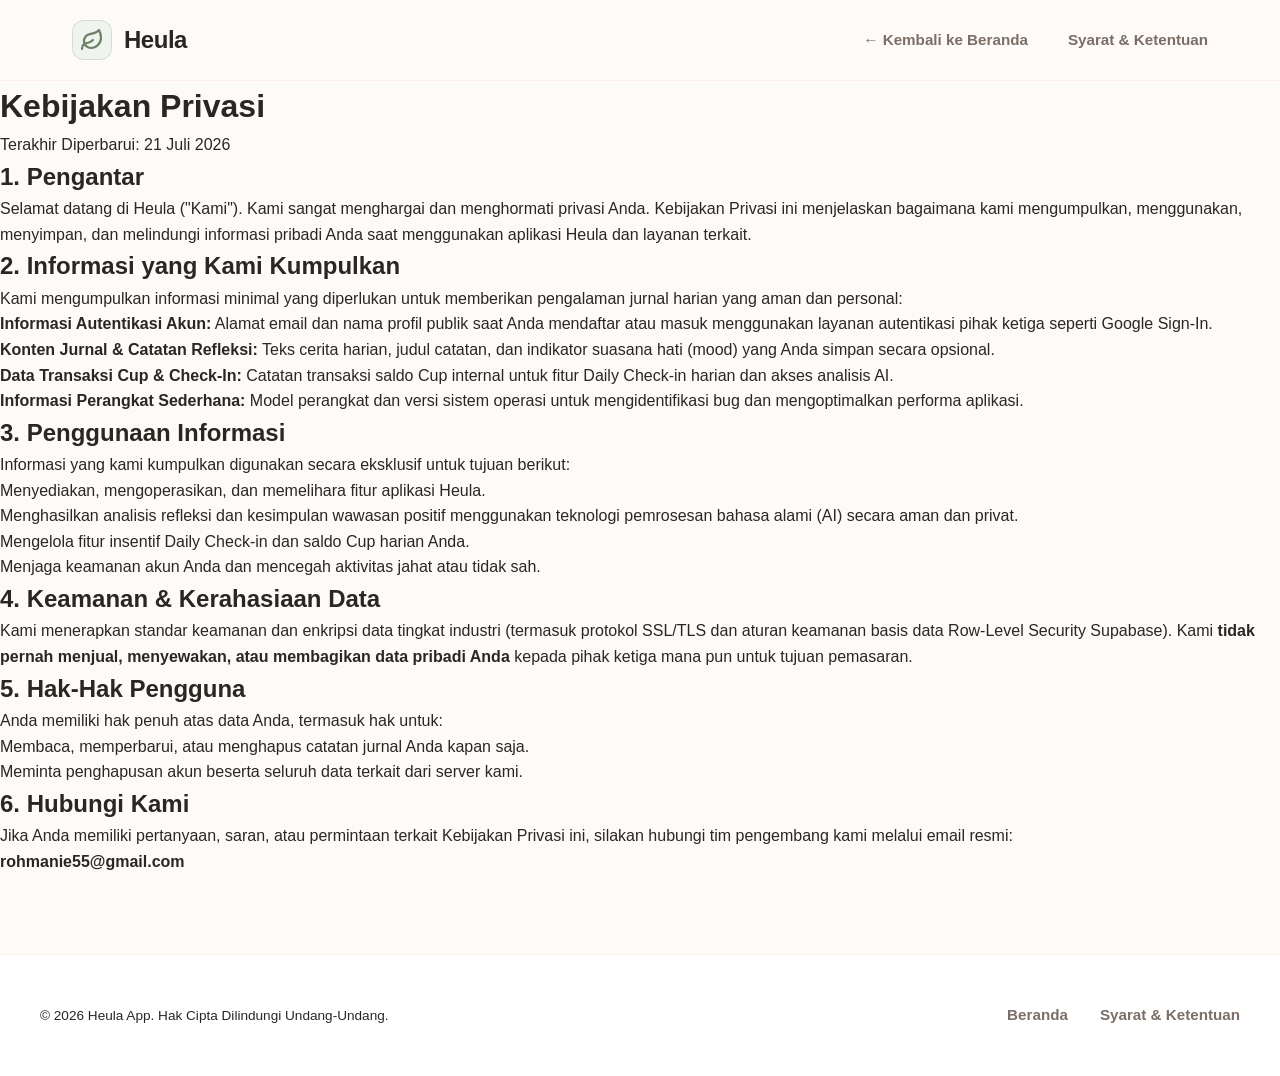
==== privacy.html @ 7a989be6 "Initial commit for Heula homepage" ====
<!DOCTYPE html>
<html lang="id">
<head>
  <meta charset="UTF-8">
  <meta name="viewport" content="width=device-width, initial-scale=1.0">
  <title>Kebijakan Privasi - Heula</title>
  <meta name="description" content="Kebijakan Privasi resmi aplikasi Heula mengenai pengumpulan dan perlindungan data pengguna.">
  <link rel="stylesheet" href="./styles.css">
</head>
<body>

  <!-- Header Navigation -->
  <header>
    <div class="nav-container">
      <a href="./index.html" class="logo-group">
        <div class="logo-badge">
          <svg width="24" height="24" viewBox="0 0 24 24" fill="none" stroke="currentColor" stroke-width="2.2" stroke-linecap="round" stroke-linejoin="round">
            <path d="M11 20A7 7 0 0 1 9.8 6.1C15.5 5 17 4.4 19 2c1 2 2 4.18 2 8 0 5.5-4.78 10-10 10Z"/>
            <path d="M2 21c0-3 1.85-5.36 5.08-6C9.5 14.52 12 13 13 12"/>
          </svg>
        </div>
        <span class="logo-text">Heula</span>
      </a>

      <nav class="nav-links">
        <a href="./index.html" class="nav-link">&larr; Kembali ke Beranda</a>
        <a href="./terms.html" class="nav-link">Syarat & Ketentuan</a>
      </nav>
    </div>
  </header>

  <!-- Content Container -->
  <main class="legal-container">
    <div class="legal-header">
      <h1 class="legal-title">Kebijakan Privasi</h1>
      <div class="legal-date">Terakhir Diperbarui: 21 Juli 2026</div>
    </div>

    <div class="legal-section">
      <h2 class="legal-h2">1. Pengantar</h2>
      <p class="legal-p">
        Selamat datang di Heula ("Kami"). Kami sangat menghargai dan menghormati privasi Anda. Kebijakan Privasi ini menjelaskan bagaimana kami mengumpulkan, menggunakan, menyimpan, dan melindungi informasi pribadi Anda saat menggunakan aplikasi Heula dan layanan terkait.
      </p>
    </div>

    <div class="legal-section">
      <h2 class="legal-h2">2. Informasi yang Kami Kumpulkan</h2>
      <p class="legal-p">Kami mengumpulkan informasi minimal yang diperlukan untuk memberikan pengalaman jurnal harian yang aman dan personal:</p>
      <ul class="legal-ul">
        <li><strong>Informasi Autentikasi Akun:</strong> Alamat email dan nama profil publik saat Anda mendaftar atau masuk menggunakan layanan autentikasi pihak ketiga seperti Google Sign-In.</li>
        <li><strong>Konten Jurnal & Catatan Refleksi:</strong> Teks cerita harian, judul catatan, dan indikator suasana hati (mood) yang Anda simpan secara opsional.</li>
        <li><strong>Data Transaksi Cup & Check-In:</strong> Catatan transaksi saldo Cup internal untuk fitur Daily Check-in harian dan akses analisis AI.</li>
        <li><strong>Informasi Perangkat Sederhana:</strong> Model perangkat dan versi sistem operasi untuk mengidentifikasi bug dan mengoptimalkan performa aplikasi.</li>
      </ul>
    </div>

    <div class="legal-section">
      <h2 class="legal-h2">3. Penggunaan Informasi</h2>
      <p class="legal-p">Informasi yang kami kumpulkan digunakan secara eksklusif untuk tujuan berikut:</p>
      <ul class="legal-ul">
        <li>Menyediakan, mengoperasikan, dan memelihara fitur aplikasi Heula.</li>
        <li>Menghasilkan analisis refleksi dan kesimpulan wawasan positif menggunakan teknologi pemrosesan bahasa alami (AI) secara aman dan privat.</li>
        <li>Mengelola fitur insentif Daily Check-in dan saldo Cup harian Anda.</li>
        <li>Menjaga keamanan akun Anda dan mencegah aktivitas jahat atau tidak sah.</li>
      </ul>
    </div>

    <div class="legal-section">
      <h2 class="legal-h2">4. Keamanan & Kerahasiaan Data</h2>
      <p class="legal-p">
        Kami menerapkan standar keamanan dan enkripsi data tingkat industri (termasuk protokol SSL/TLS dan aturan keamanan basis data Row-Level Security Supabase). Kami <strong>tidak pernah menjual, menyewakan, atau membagikan data pribadi Anda</strong> kepada pihak ketiga mana pun untuk tujuan pemasaran.
      </p>
    </div>

    <div class="legal-section">
      <h2 class="legal-h2">5. Hak-Hak Pengguna</h2>
      <p class="legal-p">Anda memiliki hak penuh atas data Anda, termasuk hak untuk:</p>
      <ul class="legal-ul">
        <li>Membaca, memperbarui, atau menghapus catatan jurnal Anda kapan saja.</li>
        <li>Meminta penghapusan akun beserta seluruh data terkait dari server kami.</li>
      </ul>
    </div>

    <div class="legal-section">
      <h2 class="legal-h2">6. Hubungi Kami</h2>
      <p class="legal-p">
        Jika Anda memiliki pertanyaan, saran, atau permintaan terkait Kebijakan Privasi ini, silakan hubungi tim pengembang kami melalui email resmi:
        <br>
        <strong style="color: var(--color-espresso);">rohmanie55@gmail.com</strong>
      </p>
    </div>
  </main>

  <!-- Footer -->
  <footer>
    <div class="footer-container">
      <div style="font-size: 0.85rem; color: var(--color-sand-muted);">
        &copy; 2026 Heula App. Hak Cipta Dilindungi Undang-Undang.
      </div>

      <div class="footer-links">
        <a href="./index.html" class="footer-link">Beranda</a>
        <a href="./terms.html" class="footer-link">Syarat & Ketentuan</a>
      </div>
    </div>
  </footer>

</body>
</html>
---- styles.css ----
/* 
  Warm Light Theme CSS for Heula App
  Aesthetics: Oat/Cream Base, Warm Terracotta & Sage Accents, Soft Glassmorphism
*/

:root {
  --bg-light: #FDFBF7;
  --bg-surface: #FFFFFF;
  --bg-card: rgba(255, 255, 255, 0.85);
  
  --color-text-main: #2C2623;
  --color-text-muted: #7A6E67;
  
  --color-terracotta: #E29578;
  --color-terracotta-dark: #C86D51;
  --color-terracotta-glow: rgba(226, 149, 120, 0.25);
  
  --color-sage: #6B7F64;
  --color-sage-light: #F0F4EF;
  --color-sage-glow: rgba(107, 127, 100, 0.2);

  --color-gold: #D99B26;
  --color-gold-light: #FFF8E7;
  
  --glass-bg: rgba(255, 255, 255, 0.7);
  --glass-border: rgba(226, 149, 120, 0.18);
  --glass-border-hover: rgba(226, 149, 120, 0.35);
  --glass-blur: blur(16px);
  
  --shadow-soft: 0 10px 30px -5px rgba(44, 38, 35, 0.05);
  --shadow-card: 0 20px 40px rgba(44, 38, 35, 0.07);
}

* {
  box-sizing: border-box;
  margin: 0;
  padding: 0;
}

body {
  background-color: var(--bg-light);
  color: var(--color-text-main);
  font-family: 'Plus Jakarta Sans', sans-serif;
  line-height: 1.6;
  overflow-x: hidden;
  position: relative;
  min-height: 100vh;
}

/* Ambient Background Glows */
.ambient-glow {
  position: absolute;
  width: 600px;
  height: 600px;
  border-radius: 50%;
  filter: blur(100px);
  z-index: -1;
  opacity: 0.6;
  animation: pulse-glow 10s infinite alternate ease-in-out;
}

.glow-1 {
  background: radial-gradient(circle, var(--color-terracotta-glow) 0%, transparent 70%);
  top: -150px;
  right: -150px;
}

.glow-2 {
  background: radial-gradient(circle, var(--color-sage-glow) 0%, transparent 70%);
  top: 35%;
  left: -200px;
}

@keyframes pulse-glow {
  0% { transform: scale(1); opacity: 0.5; }
  100% { transform: scale(1.1); opacity: 0.75; }
}

/* Typography & Utilities */
.text-gradient {
  background: linear-gradient(135deg, var(--color-terracotta-dark) 0%, var(--color-terracotta) 100%);
  -webkit-background-clip: text;
  -webkit-text-fill-color: transparent;
}

/* Header */
header {
  position: sticky;
  top: 0;
  z-index: 50;
  background: rgba(253, 251, 247, 0.8);
  backdrop-filter: var(--glass-blur);
  -webkit-backdrop-filter: var(--glass-blur);
  border-bottom: 1px solid rgba(226, 149, 120, 0.12);
}

.nav-container {
  max-width: 1200px;
  margin: 0 auto;
  padding: 1.25rem 2rem;
  display: flex;
  align-items: center;
  justify-content: space-between;
}

.logo-group {
  display: flex;
  align-items: center;
  gap: 0.75rem;
  text-decoration: none;
}

.logo-img {
  width: 42px;
  height: 42px;
  border-radius: 12px;
  object-fit: cover;
  box-shadow: 0 4px 10px rgba(107, 127, 100, 0.2);
}

.logo-badge {
  width: 40px;
  height: 40px;
  background: var(--color-sage-light);
  border: 1px solid rgba(107, 127, 100, 0.2);
  border-radius: 12px;
  display: flex;
  align-items: center;
  justify-content: center;
  color: var(--color-sage);
}

.logo-text {
  font-size: 1.5rem;
  font-weight: 800;
  color: var(--color-text-main);
  letter-spacing: -0.02em;
}

.nav-links {
  display: flex;
  gap: 2.5rem;
}

.nav-link {
  font-size: 0.95rem;
  font-weight: 600;
  color: var(--color-text-muted);
  text-decoration: none;
  transition: color 0.3s ease;
}

.nav-link:hover {
  color: var(--color-text-main);
}

/* Buttons */
.btn-primary {
  background: var(--color-terracotta);
  color: #FFFFFF;
  padding: 0.75rem 1.5rem;
  border-radius: 99px;
  font-weight: 700;
  font-size: 0.95rem;
  text-decoration: none;
  display: inline-flex;
  align-items: center;
  gap: 0.5rem;
  transition: all 0.3s ease;
  box-shadow: 0 4px 14px var(--color-terracotta-glow);
  border: none;
}

.btn-primary.lg {
  padding: 1rem 2.25rem;
  font-size: 1.05rem;
}

.glow-btn:hover {
  background: var(--color-terracotta-dark);
  transform: translateY(-2px);
  box-shadow: 0 8px 24px rgba(200, 109, 81, 0.35);
}

/* Hero Section */
.hero-section {
  max-width: 1200px;
  margin: 0 auto;
  padding: 5rem 2rem 4rem 2rem;
  display: grid;
  grid-template-columns: 1fr 1fr;
  gap: 4rem;
  align-items: center;
}

.badge-tag {
  display: inline-flex;
  align-items: center;
  gap: 0.5rem;
  background: var(--color-sage-light);
  border: 1px solid rgba(107, 127, 100, 0.25);
  color: var(--color-sage);
  padding: 0.5rem 1rem;
  border-radius: 99px;
  font-size: 0.85rem;
  font-weight: 700;
  margin-bottom: 2rem;
}

.hero-title {
  font-size: 3.75rem;
  font-weight: 800;
  line-height: 1.15;
  letter-spacing: -0.03em;
  margin-bottom: 1.5rem;
  color: var(--color-text-main);
}

.hero-desc {
  font-size: 1.15rem;
  color: var(--color-text-muted);
  margin-bottom: 2.5rem;
  max-width: 500px;
  line-height: 1.7;
}

/* Showcase UI - Pure CSS abstract representation */
.showcase-container {
  position: relative;
  height: 480px;
  display: flex;
  align-items: center;
  justify-content: center;
  perspective: 1000px;
}

.glass-widget {
  background: var(--bg-card);
  backdrop-filter: var(--glass-blur);
  -webkit-backdrop-filter: var(--glass-blur);
  border: 1px solid var(--glass-border);
  border-radius: 28px;
  padding: 1.75rem;
  box-shadow: var(--shadow-card);
  position: absolute;
}

.main-widget {
  width: 340px;
  z-index: 2;
  transform: rotateY(-5deg) rotateX(5deg);
}

.side-widget {
  width: 260px;
  right: -20px;
  bottom: 20px;
  z-index: 1;
  transform: rotateY(-10deg) rotateX(10deg) translateZ(-50px);
  background: rgba(255, 255, 255, 0.65);
}

.widget-header {
  display: flex;
  justify-content: space-between;
  align-items: flex-start;
  margin-bottom: 1.5rem;
}

.widget-subtitle {
  font-size: 0.75rem;
  text-transform: uppercase;
  letter-spacing: 0.08em;
  color: var(--color-text-muted);
  font-weight: 700;
  margin-bottom: 0.25rem;
}

.widget-title {
  font-size: 1.25rem;
  font-weight: 800;
  color: var(--color-text-main);
}

.energy-badge {
  background: var(--color-gold-light);
  border: 1px solid rgba(217, 155, 38, 0.25);
  color: var(--color-gold);
  padding: 0.35rem 0.75rem;
  border-radius: 99px;
  font-size: 0.8rem;
  font-weight: 700;
  display: flex;
  align-items: center;
  gap: 0.35rem;
}

.entry-item {
  background: #FFFFFF;
  border: 1px solid rgba(226, 149, 120, 0.15);
  border-radius: 18px;
  padding: 1.25rem;
  margin-bottom: 1rem;
  box-shadow: 0 4px 12px rgba(44, 38, 35, 0.03);
}

.mood-pill {
  display: inline-flex;
  align-items: center;
  gap: 0.35rem;
  background: var(--color-sage-light);
  color: var(--color-sage);
  padding: 0.25rem 0.65rem;
  border-radius: 8px;
  font-size: 0.75rem;
  font-weight: 700;
  margin-bottom: 0.75rem;
}

.entry-title {
  font-size: 0.95rem;
  font-weight: 700;
  color: var(--color-text-main);
  margin-bottom: 0.75rem;
}

.entry-line {
  height: 6px;
  background: rgba(44, 38, 35, 0.06);
  border-radius: 4px;
  margin-bottom: 0.5rem;
}

.entry-line.short {
  width: 60%;
}

.ai-insight-box {
  background: rgba(226, 149, 120, 0.08);
  border: 1px solid rgba(226, 149, 120, 0.2);
  border-radius: 18px;
  padding: 1rem;
  display: flex;
  gap: 0.75rem;
}

.ai-icon {
  width: 32px;
  height: 32px;
  border-radius: 10px;
  background: var(--color-terracotta);
  color: #FFFFFF;
  display: flex;
  align-items: center;
  justify-content: center;
  flex-shrink: 0;
}

.ai-text {
  font-size: 0.85rem;
  line-height: 1.5;
  color: var(--color-text-main);
  font-weight: 500;
}

.chart-mockup {
  margin-top: 1rem;
  height: 120px;
  border-bottom: 1px solid rgba(226, 149, 120, 0.15);
  position: relative;
}

.chart-svg {
  width: 100%;
  height: 100%;
  overflow: visible;
}

/* Features Grid */
.features-section {
  max-width: 1200px;
  margin: 5rem auto;
  padding: 0 2rem;
}

.section-header {
  text-align: center;
  margin-bottom: 3.5rem;
}

.section-title {
  font-size: 2.5rem;
  font-weight: 800;
  margin-bottom: 0.75rem;
  color: var(--color-text-main);
}

.section-subtitle {
  color: var(--color-text-muted);
  font-size: 1.15rem;
  max-width: 600px;
  margin: 0 auto;
}

.grid-3 {
  display: grid;
  grid-template-columns: repeat(3, 1fr);
  gap: 2rem;
}

.feature-card {
  background: #FFFFFF;
  border: 1px solid rgba(226, 149, 120, 0.15);
  border-radius: 24px;
  padding: 2.5rem 2rem;
  transition: all 0.4s cubic-bezier(0.175, 0.885, 0.32, 1.275);
  box-shadow: var(--shadow-soft);
}

.hover-glow:hover {
  border-color: var(--color-terracotta);
  transform: translateY(-8px);
  box-shadow: 0 15px 35px rgba(226, 149, 120, 0.12);
}

.feature-icon {
  width: 56px;
  height: 56px;
  border-radius: 16px;
  display: flex;
  align-items: center;
  justify-content: center;
  margin-bottom: 1.5rem;
}

.bg-terracotta { background: rgba(226, 149, 120, 0.12); color: var(--color-terracotta-dark); }
.bg-sage { background: var(--color-sage-light); color: var(--color-sage); }
.bg-gold { background: var(--color-gold-light); color: var(--color-gold); }

.feature-h3 {
  font-size: 1.35rem;
  font-weight: 700;
  margin-bottom: 0.75rem;
  color: var(--color-text-main);
}

.feature-p {
  color: var(--color-text-muted);
  font-size: 0.95rem;
  line-height: 1.7;
}

/* CTA Section */
.cta-section {
  max-width: 1200px;
  margin: 5rem auto;
  padding: 0 2rem;
}

.glass-banner {
  background: linear-gradient(135deg, rgba(226, 149, 120, 0.08) 0%, rgba(240, 244, 239, 0.6) 100%);
  border: 1px solid rgba(226, 149, 120, 0.2);
  backdrop-filter: var(--glass-blur);
  border-radius: 32px;
  padding: 4rem 2rem;
  text-align: center;
}

.glass-banner h2 {
  font-size: 2.5rem;
  font-weight: 800;
  margin-bottom: 1rem;
  color: var(--color-text-main);
}

.glass-banner p {
  color: var(--color-text-muted);
  font-size: 1.15rem;
  max-width: 500px;
  margin: 0 auto;
}

/* Footer */
footer {
  border-top: 1px solid rgba(226, 149, 120, 0.15);
  padding: 3rem 2rem;
  margin-top: 5rem;
  background: #FFFFFF;
}

.footer-container {
  max-width: 1200px;
  margin: 0 auto;
  display: flex;
  align-items: center;
  justify-content: space-between;
  flex-wrap: wrap;
  gap: 2rem;
}

.footer-links {
  display: flex;
  gap: 2rem;
}

.footer-link {
  color: var(--color-text-muted);
  text-decoration: none;
  font-size: 0.95rem;
  font-weight: 600;
  transition: color 0.3s ease;
}

.footer-link:hover {
  color: var(--color-text-main);
}

.footer-copy {
  color: var(--color-text-muted);
  font-size: 0.85rem;
}

/* Animations */
@keyframes fadeInUp {
  from { opacity: 0; transform: translateY(30px); }
  to { opacity: 1; transform: translateY(0); }
}

@keyframes float {
  0% { transform: translateY(0px); }
  50% { transform: translateY(-10px); }
  100% { transform: translateY(0px); }
}

@keyframes floatSlow {
  0% { transform: rotateY(-5deg) rotateX(5deg) translateY(0px); }
  50% { transform: rotateY(-5deg) rotateX(5deg) translateY(-12px); }
  100% { transform: rotateY(-5deg) rotateX(5deg) translateY(0px); }
}

@keyframes floatSlowSide {
  0% { transform: rotateY(-10deg) rotateX(10deg) translateZ(-50px) translateY(0px); }
  50% { transform: rotateY(-10deg) rotateX(10deg) translateZ(-50px) translateY(-8px); }
  100% { transform: rotateY(-10deg) rotateX(10deg) translateZ(-50px) translateY(0px); }
}

@keyframes revealText {
  from { opacity: 0; clip-path: inset(0 100% 0 0); }
  to { opacity: 1; clip-path: inset(0 0 0 0); }
}

.fade-in-up {
  animation: fadeInUp 0.8s cubic-bezier(0.16, 1, 0.3, 1) forwards;
}

.reveal-text {
  animation: revealText 1.2s cubic-bezier(0.16, 1, 0.3, 1) forwards;
}

.float-animation {
  animation: float 4s ease-in-out infinite;
}

.float-slow {
  animation: floatSlow 6s ease-in-out infinite;
}

.side-widget.float-slow {
  animation: floatSlowSide 7s ease-in-out infinite 1s;
}

.delay-1 { animation-delay: 0.15s; }
.delay-2 { animation-delay: 0.3s; }
.delay-3 { animation-delay: 0.45s; }

/* Responsive */
@media (max-width: 968px) {
  .hero-section {
    grid-template-columns: 1fr;
    text-align: center;
    padding-top: 3rem;
  }
  .hero-desc { margin: 0 auto 2.5rem auto; }
  .showcase-container {
    margin-top: 2rem;
    height: 380px;
  }
  .main-widget {
    left: 50%;
    transform: translateX(-50%) rotateY(0) rotateX(0);
    animation: none;
  }
  .side-widget { display: none; }
  .grid-3 { grid-template-columns: 1fr; }
  .nav-links { display: none; }
}
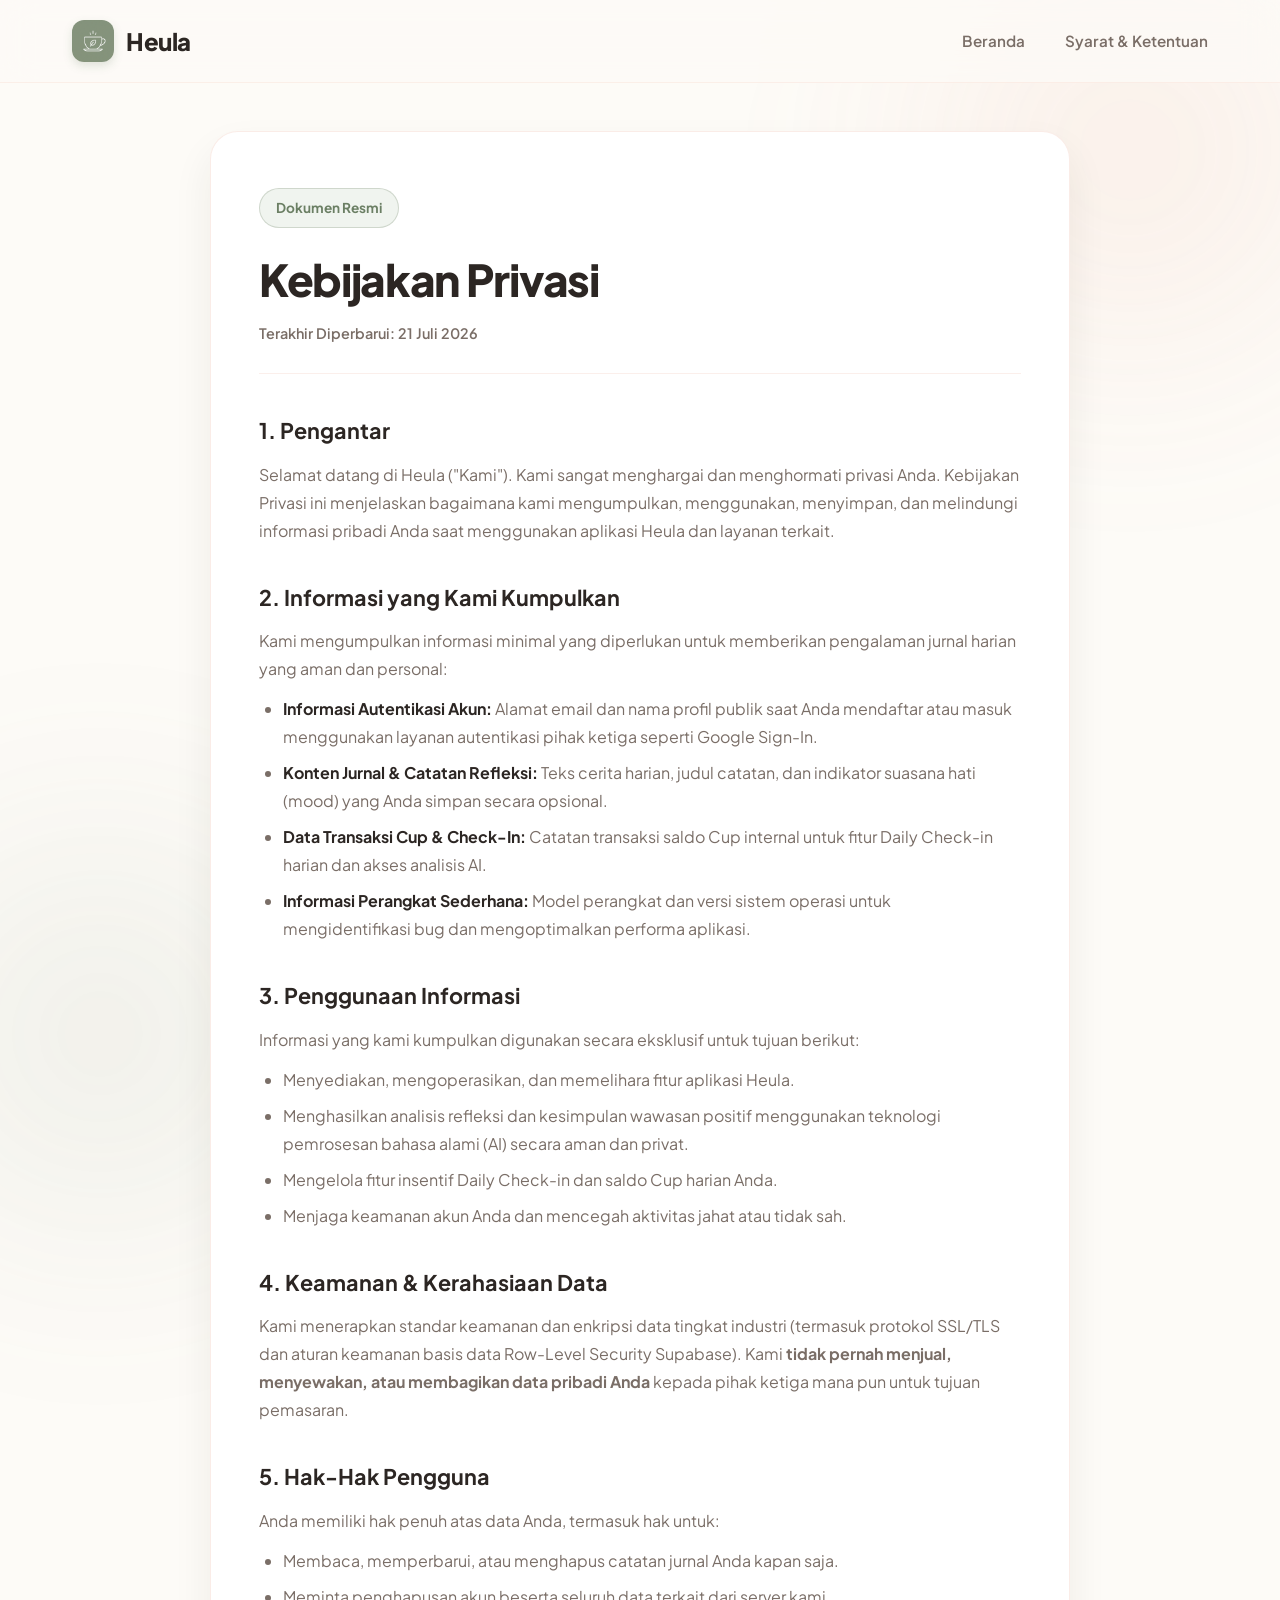
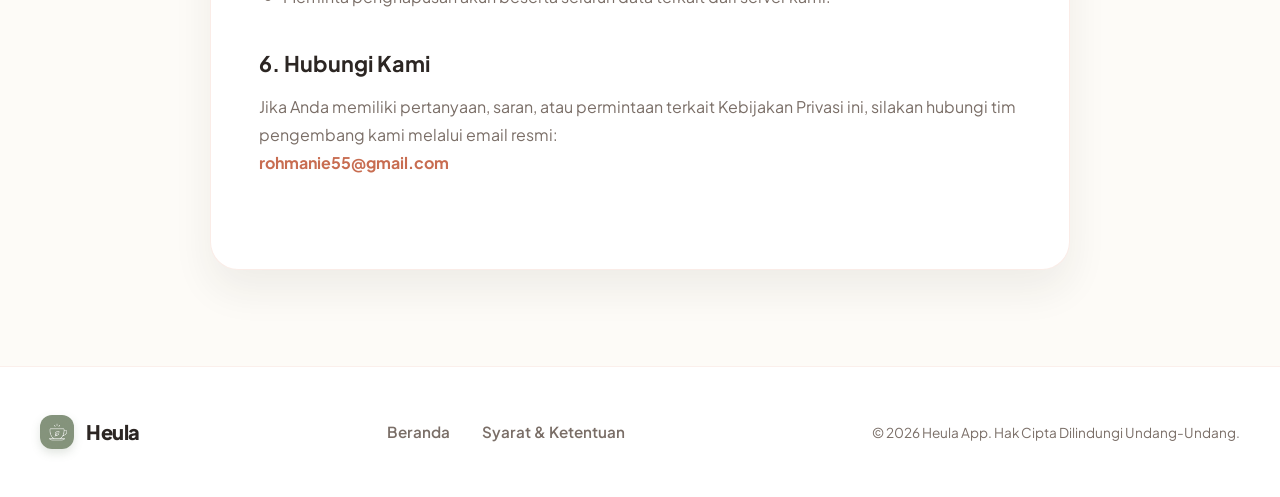
==== commit 34c576e0: "Update light theme, fix privacy policy layout, and add terms page" ====
--- a/privacy.html
+++ b/privacy.html
@@ -5,33 +5,37 @@
   <meta name="viewport" content="width=device-width, initial-scale=1.0">
   <title>Kebijakan Privasi - Heula</title>
   <meta name="description" content="Kebijakan Privasi resmi aplikasi Heula mengenai pengumpulan dan perlindungan data pengguna.">
+  <link rel="icon" type="image/png" href="./assets/favicon.png">
   <link rel="stylesheet" href="./styles.css">
+  <link rel="preconnect" href="https://fonts.googleapis.com">
+  <link rel="preconnect" href="https://fonts.gstatic.com" crossorigin>
+  <link href="https://fonts.googleapis.com/css2?family=Plus+Jakarta+Sans:wght@400;500;600;700;800&display=swap" rel="stylesheet">
 </head>
 <body>
+
+  <!-- Ambient Background Glows -->
+  <div class="ambient-glow glow-1"></div>
+  <div class="ambient-glow glow-2"></div>
 
   <!-- Header Navigation -->
   <header>
     <div class="nav-container">
       <a href="./index.html" class="logo-group">
-        <div class="logo-badge">
-          <svg width="24" height="24" viewBox="0 0 24 24" fill="none" stroke="currentColor" stroke-width="2.2" stroke-linecap="round" stroke-linejoin="round">
-            <path d="M11 20A7 7 0 0 1 9.8 6.1C15.5 5 17 4.4 19 2c1 2 2 4.18 2 8 0 5.5-4.78 10-10 10Z"/>
-            <path d="M2 21c0-3 1.85-5.36 5.08-6C9.5 14.52 12 13 13 12"/>
-          </svg>
-        </div>
+        <img src="./assets/icon.png" alt="Heula Logo" class="logo-img">
         <span class="logo-text">Heula</span>
       </a>
 
-      <nav class="nav-links">
-        <a href="./index.html" class="nav-link">&larr; Kembali ke Beranda</a>
+      <nav class="nav-links" style="display: flex;">
+        <a href="./index.html" class="nav-link">Beranda</a>
         <a href="./terms.html" class="nav-link">Syarat & Ketentuan</a>
       </nav>
     </div>
   </header>
 
   <!-- Content Container -->
-  <main class="legal-container">
+  <main class="legal-container fade-in-up">
     <div class="legal-header">
+      <div class="badge-tag" style="margin-bottom: 1rem;">Dokumen Resmi</div>
       <h1 class="legal-title">Kebijakan Privasi</h1>
       <div class="legal-date">Terakhir Diperbarui: 21 Juli 2026</div>
     </div>
@@ -86,7 +90,7 @@
       <p class="legal-p">
         Jika Anda memiliki pertanyaan, saran, atau permintaan terkait Kebijakan Privasi ini, silakan hubungi tim pengembang kami melalui email resmi:
         <br>
-        <strong style="color: var(--color-espresso);">rohmanie55@gmail.com</strong>
+        <strong style="color: var(--color-terracotta-dark);">rohmanie55@gmail.com</strong>
       </p>
     </div>
   </main>
@@ -94,14 +98,19 @@
   <!-- Footer -->
   <footer>
     <div class="footer-container">
-      <div style="font-size: 0.85rem; color: var(--color-sand-muted);">
-        &copy; 2026 Heula App. Hak Cipta Dilindungi Undang-Undang.
+      <div style="display: flex; align-items: center; gap: 0.75rem;">
+        <img src="./assets/icon.png" alt="Heula Logo" class="logo-img" style="width: 34px; height: 34px;">
+        <span class="logo-text" style="font-size: 1.25rem;">Heula</span>
       </div>
 
       <div class="footer-links">
         <a href="./index.html" class="footer-link">Beranda</a>
         <a href="./terms.html" class="footer-link">Syarat & Ketentuan</a>
       </div>
+
+      <div class="footer-copy">
+        &copy; 2026 Heula App. Hak Cipta Dilindungi Undang-Undang.
+      </div>
     </div>
   </footer>
 
--- a/styles.css
+++ b/styles.css
@@ -572,6 +572,70 @@
 .delay-1 { animation-delay: 0.15s; }
 .delay-2 { animation-delay: 0.3s; }
 .delay-3 { animation-delay: 0.45s; }
+
+/* Legal Document Styling */
+.legal-container {
+  max-width: 860px;
+  margin: 3rem auto 6rem auto;
+  padding: 3.5rem 3rem;
+  background: #FFFFFF;
+  border-radius: 28px;
+  border: 1px solid rgba(226, 149, 120, 0.18);
+  box-shadow: var(--shadow-card);
+}
+
+.legal-header {
+  margin-bottom: 2.5rem;
+  padding-bottom: 1.75rem;
+  border-bottom: 1px solid rgba(226, 149, 120, 0.15);
+}
+
+.legal-title {
+  font-size: 2.75rem;
+  font-weight: 800;
+  color: var(--color-text-main);
+  margin-bottom: 0.5rem;
+  letter-spacing: -0.03em;
+}
+
+.legal-date {
+  font-size: 0.9rem;
+  color: var(--color-text-muted);
+  font-weight: 600;
+}
+
+.legal-section {
+  margin-bottom: 2.25rem;
+}
+
+.legal-h2 {
+  font-size: 1.35rem;
+  font-weight: 700;
+  margin-bottom: 0.75rem;
+  color: var(--color-text-main);
+}
+
+.legal-p {
+  font-size: 1rem;
+  color: var(--color-text-muted);
+  line-height: 1.75;
+}
+
+.legal-ul {
+  padding-left: 1.5rem;
+  margin-top: 0.75rem;
+  font-size: 1rem;
+  color: var(--color-text-muted);
+  line-height: 1.75;
+}
+
+.legal-ul li {
+  margin-bottom: 0.5rem;
+}
+
+.legal-ul strong {
+  color: var(--color-text-main);
+}
 
 /* Responsive */
 @media (max-width: 968px) {
